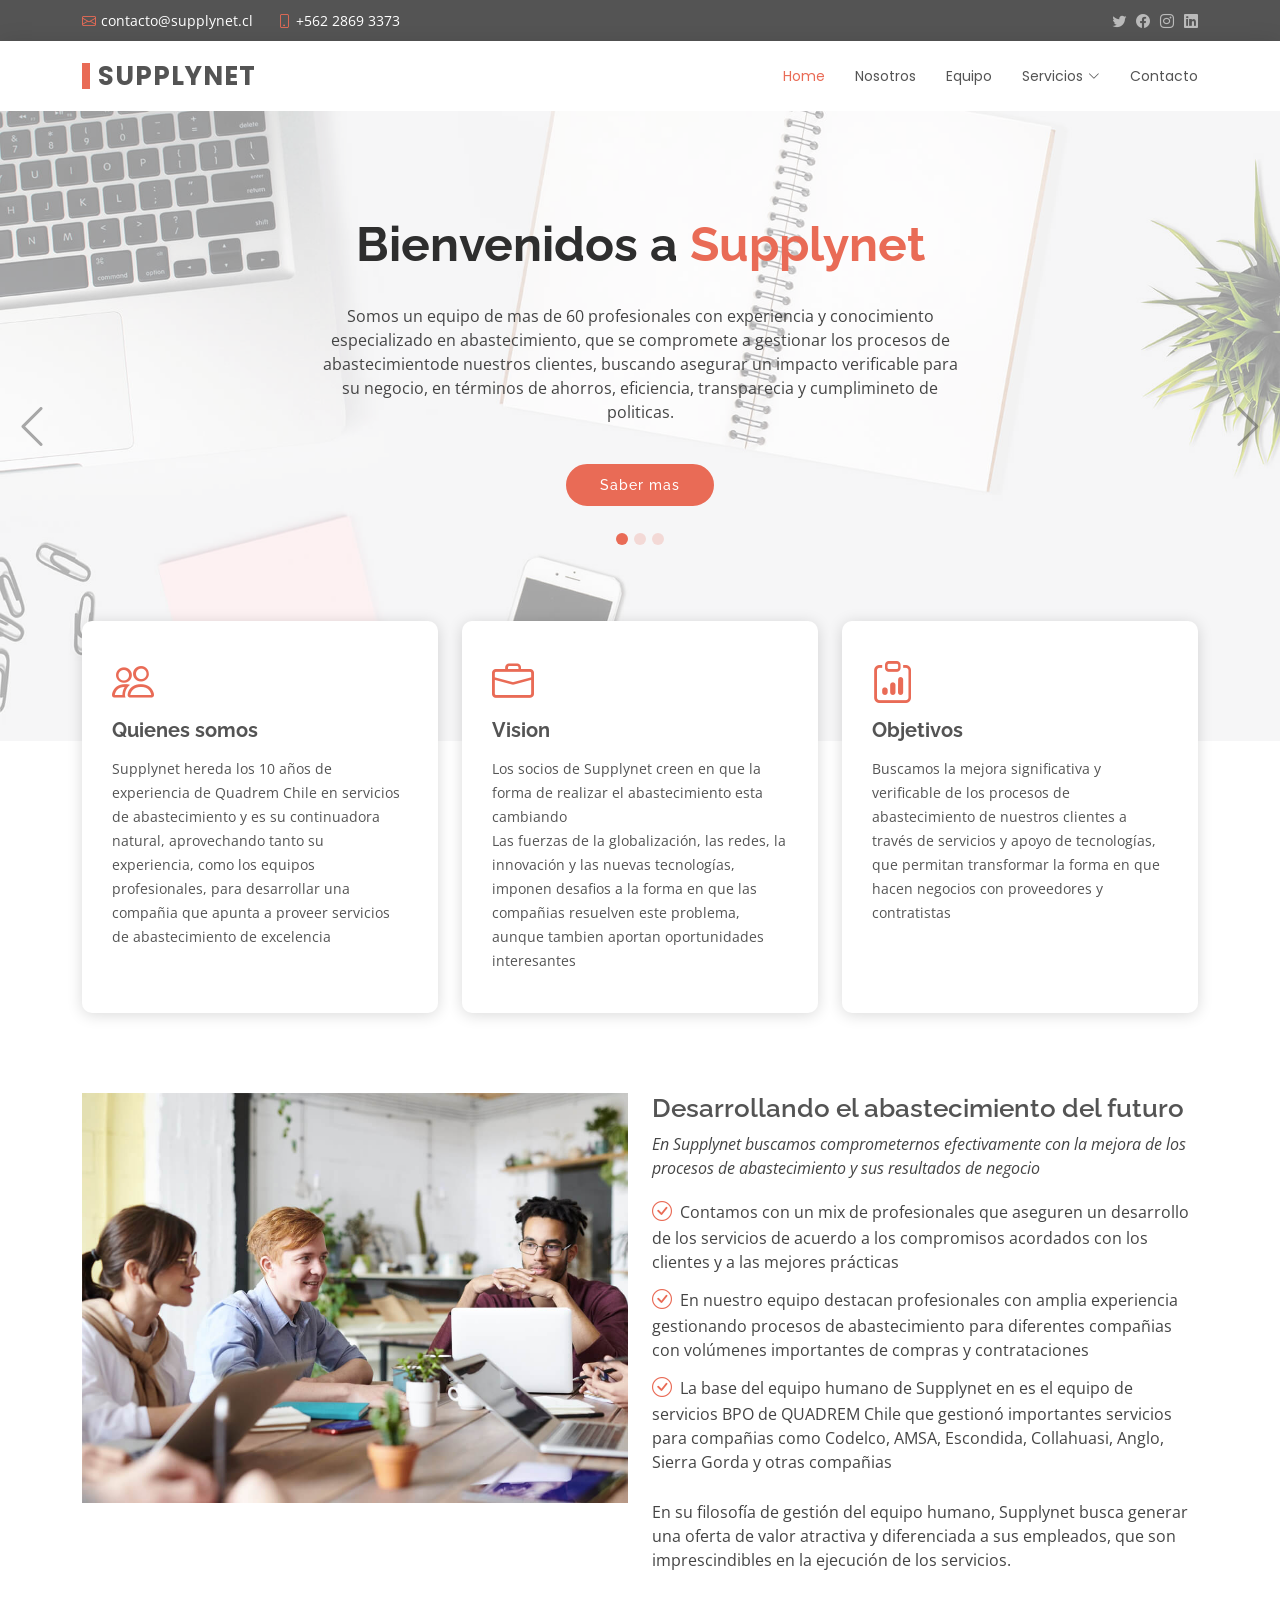
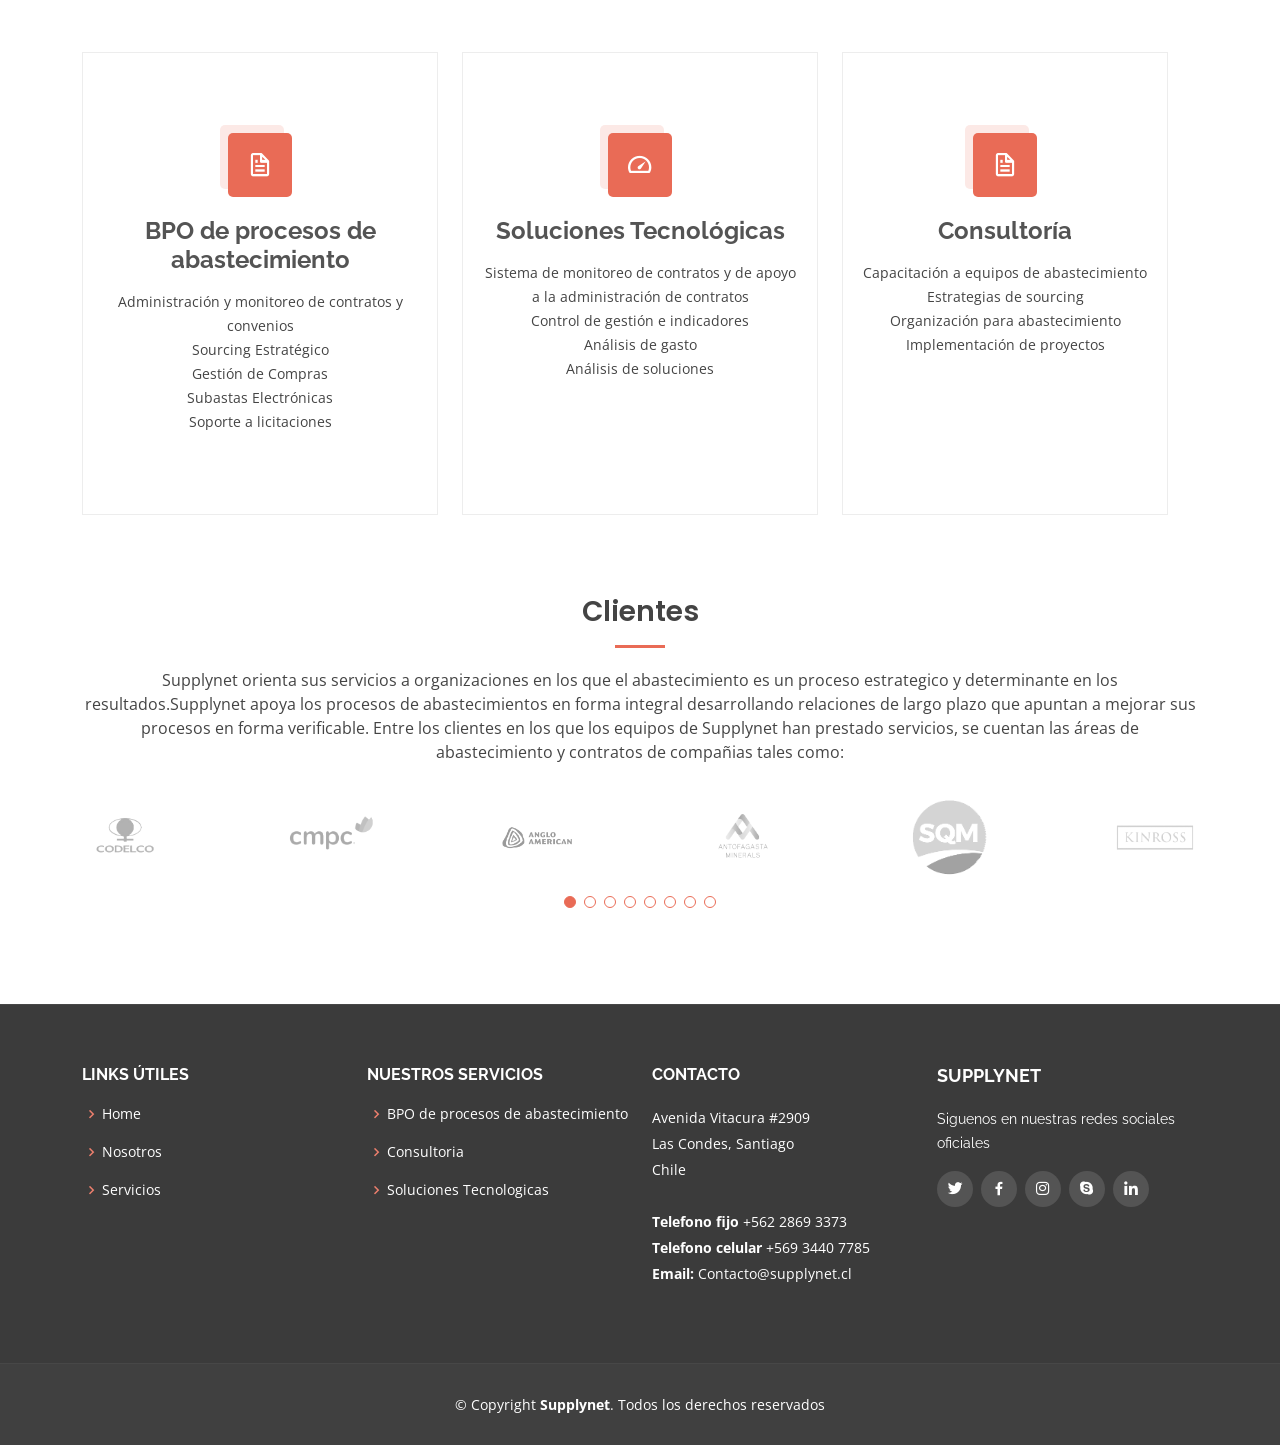
==== index.html @ 977c80d1 "inicializacion de repositorio" ====
<!DOCTYPE html>
<html lang="en">

<head>
  <meta charset="utf-8">
  <meta content="width=device-width, initial-scale=1.0" name="viewport">

  <title>Home | Supplynet</title>
  <meta content="" name="description">
  <meta content="" name="keywords">

  

  <!-- Google Fonts -->
  <link href="https://fonts.googleapis.com/css?family=Open+Sans:300,300i,400,400i,600,600i,700,700i|Raleway:300,300i,400,400i,500,500i,600,600i,700,700i|Poppins:300,300i,400,400i,500,500i,600,600i,700,700i" rel="stylesheet">

  <!-- Vendor CSS Files -->
  <link href="assets/vendor/animate.css/animate.min.css" rel="stylesheet">
  <link href="assets/vendor/bootstrap/css/bootstrap.min.css" rel="stylesheet">
  <link href="assets/vendor/bootstrap-icons/bootstrap-icons.css" rel="stylesheet">
  <link href="assets/vendor/boxicons/css/boxicons.min.css" rel="stylesheet">
  <link href="assets/vendor/glightbox/css/glightbox.min.css" rel="stylesheet">
  <link href="assets/vendor/swiper/swiper-bundle.min.css" rel="stylesheet">

  <!-- Main CSS File -->
  <link href="assets/css/style.css" rel="stylesheet">
</head>

<body>

  <!-- ======= Top Bar ======= -->
  <section id="topbar" class="d-flex align-items-center">
    <div class="container d-flex justify-content-center justify-content-md-between">
      <div class="contact-info d-flex align-items-center">
        <i class="bi bi-envelope d-flex align-items-center"><a href="mailto:contacto@supplynet.cl">contacto@supplynet.cl</a></i>
        <i class="bi bi-phone d-flex align-items-center ms-4"><span>+562 2869 3373</span></i>
      </div>
      <div class="social-links d-none d-md-flex align-items-center">
        <a href="#" class="twitter"><i class="bi bi-twitter"></i></a>
        <a href="#" class="facebook"><i class="bi bi-facebook"></i></a>
        <a href="#" class="instagram"><i class="bi bi-instagram"></i></a>
        <a href="#" class="linkedin"><i class="bi bi-linkedin"></i></i></a>
      </div>
    </div>
  </section>

  <!-- ======= Header ======= -->
  <header id="header" class="d-flex align-items-center">
    <div class="container d-flex justify-content-between align-items-center">

      <div class="logo">
        <h1><a href="index.html">Supplynet</a></h1>
      </div>

      <nav id="navbar" class="navbar">
        <ul>
          <li><a class="active" href="index.html">Home</a></li>
          <li><a href="nosotros.html">Nosotros</a></li>
          <li><a href="equipo.html">Equipo</a></li>
          <li class="dropdown"><a href="servicios.html"><span>Servicios</span> <i class="bi bi-chevron-down"></i></a>
            <ul>
              <li><a href="servicios.html">BPO/ Outsourcing </a></li>
              <li><a href="servicios.html">Consultoria</a></li>
              <li><a href="servicios.html">Soluciones Tecnológicas</a></li>
            </ul>
          </li>
          <li><a href="contacto.html">Contacto</a></li>
        </ul>
        <i class="bi bi-list mobile-nav-toggle"></i>
      </nav><!-- .navbar -->

    </div>
  </header><!-- End Header -->

  <!-- ======= Hero Section ======= -->
  <section id="hero">
    <div class="hero-container">
      <div id="heroCarousel" data-bs-interval="5000" class="carousel slide carousel-fade" data-bs-ride="carousel">

        <ol class="carousel-indicators" id="hero-carousel-indicators"></ol>

        <div class="carousel-inner" role="listbox">

          <!-- Slide 1 -->
          <div class="carousel-item active" style="background-image: url(assets/img/slide/slide-1.jpg)">
            <div class="carousel-container">
              <div class="carousel-content">
                <h2 class="animate__animated animate__fadeInDown">Bienvenidos a <span>Supplynet</span></h2>
                <p class="animate__animated animate__fadeInUp">Somos un equipo de mas de 60 profesionales con experiencia y conocimiento especializado en abastecimiento, que se compromete a gestionar los procesos de abastecimientode nuestros clientes, buscando asegurar un impacto verificable para su negocio, en términos de ahorros, eficiencia, transparecia y cumplimineto de politicas. </p>
                <a href="./equipo.html" class="btn-get-started animate__animated animate__fadeInUp">Saber mas</a>
              </div>
            </div>
          </div>

          <!-- Slide 2 -->
          <div class="carousel-item" style="background-image: url(assets/img/slide/slide-2.jpg)">
            <div class="carousel-container">
              <div class="carousel-content">
                <h2 class="animate__animated fanimate__adeInDown">Desarrollando el <span>Abastecimiento del futuro</span></h2>
                <p class="animate__animated animate__fadeInUp">Un enfoque integral para el abastecimiento<br>
                Foco en resultados verificables!<br>
                Orientando el abastecimiento a los objetivos del negocio: Ahorro, compliance y eficiencia para sus procesos de abastecimiento</p>
                <a href="./servicios.html" class="btn-get-started animate__animated animate__fadeInUp">Saber mas</a>
              </div>
            </div>
          </div>

          <!-- Slide 3 -->
          <div class="carousel-item" style="background-image: url(assets/img/slide/slide-3.jpg)">
            <div class="carousel-container">
              <div class="carousel-content">
                <h2 class="animate__animated animate__fadeInDown">Innovación en la <span>Gestión de abastecimiento</span></h2>
                <p class="animate__animated animate__fadeInUp">Supplynet orienta sus servicios a organizaciones en los que el abastecimiento es un proceso estratégico y determinante en los resultados.<br>
                Supplynet apoya los procesos de abastecimientos en forma integral desarrollando relaciones de largo plazo que apuntan a mejorar sus procesos en forma verificable</p>
                <a href="./contacto.html" class="btn-get-started animate__animated animate__fadeInUp">Saber mas</a>
              </div>
            </div>
          </div>

        </div>

        <a class="carousel-control-prev" href="#heroCarousel" role="button" data-bs-slide="prev">
          <span class="carousel-control-prev-icon bi bi-chevron-left" aria-hidden="true"></span>
        </a>

        <a class="carousel-control-next" href="#heroCarousel" role="button" data-bs-slide="next">
          <span class="carousel-control-next-icon bi bi-chevron-right" aria-hidden="true"></span>
        </a>

      </div>
    </div>
  </section><!-- End Hero -->

  <main id="main">

    <!-- ======= Featured Section ======= -->
    <section id="featured" class="featured">
      <div class="container">

        <div class="row">
          <div class="col-lg-4">
            <div class="icon-box">
              <i class="bi bi-people"></i>
              <h3><a href="./equipo.html">Quienes somos</a></h3>
              <p>Supplynet hereda los 10 años de experiencia de Quadrem Chile en servicios de abastecimiento y es su continuadora natural, aprovechando tanto su experiencia, como los equipos profesionales, para desarrollar una compañia que apunta a proveer servicios de abastecimiento de excelencia</p>
            </div>
          </div>
          <div class="col-lg-4 mt-4 mt-lg-0">
            <div class="icon-box">
              <i class="bi bi-briefcase"></i>
              <h3><a href="./nosotros.html">Vision</a></h3>
              <p>Los socios de Supplynet creen en que la forma de realizar el abastecimiento esta cambiando</p>
              <p>Las fuerzas de la globalización, las redes, la innovación y las nuevas tecnologías, imponen desafios a la forma en que las compañias resuelven este problema, aunque tambien aportan oportunidades interesantes</p>
            </div>
          </div>
          <div class="col-lg-4 mt-4 mt-lg-0">
            <div class="icon-box">
              <i class="bi bi-clipboard-data"></i>
              <h3><a href="./servicios.html">Objetivos</a></h3>
              <p>Buscamos la mejora significativa y verificable de los procesos de abastecimiento de nuestros clientes a través de servicios y apoyo de tecnologías, que permitan transformar la forma en que hacen negocios con proveedores y contratistas</p>
            </div>
          </div>
        </div>

      </div>
    </section><!-- End Featured Section -->

    <!-- ======= About Section ======= -->
    <section id="about" class="about">
      <div class="container">

        <div class="row">
          <div class="col-lg-6">
            <img src="assets/img/about.jpg" class="img-fluid" alt="">
          </div>
          <div class="col-lg-6 pt-4 pt-lg-0 content">
            <h3>Desarrollando el abastecimiento del futuro</h3>
            <p class="fst-italic">
              En Supplynet buscamos comprometernos efectivamente con la mejora de los procesos de abastecimiento y sus resultados de negocio
            </p>
            <ul>
              <li><i class="bi bi-check-circle"></i> Contamos con un mix de profesionales que aseguren un desarrollo de los servicios de acuerdo a los compromisos acordados con los clientes y a las mejores prácticas</li>
              <li><i class="bi bi-check-circle"></i> En nuestro equipo destacan profesionales con amplia experiencia gestionando procesos de abastecimiento para diferentes compañias con volúmenes importantes de compras y contrataciones</li>
              <li><i class="bi bi-check-circle"></i> La base del equipo humano de Supplynet en es el equipo de servicios BPO de QUADREM Chile que gestionó importantes servicios para compañias como Codelco, AMSA, Escondida, Collahuasi, Anglo, Sierra Gorda y otras compañias</li>
            </ul>
            <p>
              En su filosofía de gestión del equipo humano, Supplynet busca generar una oferta de valor atractiva y diferenciada a sus empleados, que son imprescindibles en la ejecución de los servicios.
            </p>
          </div>
        </div>

      </div>
    </section><!-- End About Section -->

    <!-- ======= Services Section ======= -->
    <section id="services" class="services">
      <div class="container">

        <div class="row">
          <div class="col-lg-4 col-md-6 d-flex align-items-stretch">
            <div class="icon-box">
              <div class="icon"><i class="bx bx-file"></i></div>
              <h4><a href="./servicios.html">BPO de procesos de abastecimiento </a></h4>
              <p>Administración y monitoreo de contratos y convenios</p>
              <p>Sourcing Estratégico</p>
              <p>Gestión de Compras</p>
              <p>Subastas Electrónicas</p>
              <p>Soporte a licitaciones</p>
            </div>
          </div>

          <div class="col-lg-4 col-md-6 d-flex align-items-stretch mt-4 mt-md-0">
            <div class="icon-box">
              <div class="icon"><i class="bx bx-tachometer"></i></div>
              <h4><a href="./servicios.html">Soluciones Tecnológicas</a></h4>
              <p>Sistema de monitoreo de contratos y de apoyo a la administración de contratos</p>
              <p>Control de gestión e indicadores</p>
              <p>Análisis de gasto</p>
              <p>Análisis de soluciones</p>
            </div>
          </div>

          <div class="col-lg-4 col-md-6 d-flex align-items-stretch mt-4 mt-lg-0">
            <div class="icon-box">
              <div class="icon"><i class="bx bx-file"></i></div>
              <h4><a href="./servicios.html">Consultoría</a></h4>
              <p>Capacitación a equipos de abastecimiento</p>
              <p>Estrategias de sourcing</p>
              <p>Organización para abastecimiento</p>
              <p>Implementación de proyectos</p>
            </div>
          </div>
        </div>
      </div>
    </section><!-- End Services Section -->

    <!-- ======= Clients Section ======= -->
    <section id="clients" class="clients">
      <div class="container">

        <div class="section-title">
          <h2>Clientes</h2>
          <p>Supplynet orienta sus servicios a organizaciones en los que el abastecimiento es un proceso estrategico y determinante en los resultados.Supplynet apoya los procesos de abastecimientos en forma integral desarrollando relaciones de largo plazo que apuntan a mejorar sus procesos en forma verificable.
          Entre los clientes en los que los equipos de Supplynet han prestado servicios, se cuentan las áreas de abastecimiento y contratos de compañias tales como:
          </p>
        </div>

        <div class="clients-slider swiper">
          <div class="swiper-wrapper align-items-center">
            <div class="swiper-slide"><img src="assets/img/clients/codelco.png" class="img-fluid" alt=""></div>
            <div class="swiper-slide"><img src="assets/img/clients/cmpc.png" class="img-fluid" alt=""></div>
            <div class="swiper-slide"><img src="assets/img/clients/anglo1.png" class="img-fluid" alt=""></div>
            <div class="swiper-slide"><img src="assets/img/clients/amsa.png" class="img-fluid" alt=""></div>
            <div class="swiper-slide"><img src="assets/img/clients/sqm.png" class="img-fluid" alt=""></div>
            <div class="swiper-slide"><img src="assets/img/clients/kinross.png" class="img-fluid" alt=""></div>
            <div class="swiper-slide"><img src="assets/img/clients/pucobre.png" class="img-fluid" alt=""></div>
            <div class="swiper-slide"><img src="assets/img/clients/Sierra-Gorda.png" class="img-fluid" alt=""></div>
          </div>
          <div class="swiper-pagination"></div>
        </div>

      </div>
    </section><!-- End Clients Section -->

  </main><!-- End #main -->

  <!-- ======= Footer ======= -->
  <footer id="footer">
    <div class="footer-top">
      <div class="container">
        <div class="row">

          <div class="col-lg-3 col-md-6 footer-links">
            <h4>Links Útiles</h4>
            <ul>
              <li><i class="bx bx-chevron-right"></i> <a href="./index.html">Home</a></li>
              <li><i class="bx bx-chevron-right"></i> <a href="./nosotros.html">Nosotros</a></li>
              <li><i class="bx bx-chevron-right"></i> <a href="./servicios.html">Servicios</a></li>
            </ul>
          </div>

          <div class="col-lg-3 col-md-6 footer-links">
            <h4>Nuestros Servicios</h4>
            <ul>
              <li><i class="bx bx-chevron-right"></i> <a href="./servicios.html">BPO de procesos de abastecimiento</a></li>
              <li><i class="bx bx-chevron-right"></i> <a href="./servicios.html">Consultoria</a></li>
              <li><i class="bx bx-chevron-right"></i> <a href="./servicios.html">Soluciones Tecnologicas</a></li>
            </ul>
          </div>

          <div class="col-lg-3 col-md-6 footer-contact">
            <h4>Contacto</h4>
            <p>
              Avenida Vitacura #2909<br>
              Las Condes, Santiago<br>
              Chile <br><br>
              <strong>Telefono fijo</strong> +562 2869 3373<br>
              <strong>Telefono celular</strong> +569 3440 7785<br>
              <strong>Email:</strong> Contacto@supplynet.cl<br>
            </p>

          </div>

          <div class="col-lg-3 col-md-6 footer-info">
            <h3>SUPPLYNET</h3>
            <p>Siguenos en nuestras redes sociales oficiales</p>
            <div class="social-links mt-3">
              <a href="#" class="twitter"><i class="bx bxl-twitter"></i></a>
              <a href="#" class="facebook"><i class="bx bxl-facebook"></i></a>
              <a href="#" class="instagram"><i class="bx bxl-instagram"></i></a>
              <a href="#" class="google-plus"><i class="bx bxl-skype"></i></a>
              <a href="https://www.linkedin.com/company/supplynet.cl/mycompany/" class="linkedin"><i class="bx bxl-linkedin"></i></a>
            </div>
          </div>

        </div>
      </div>
    </div>

    <div class="container">
      <div class="copyright">
        &copy; Copyright <strong><span>Supplynet</span></strong>. Todos los derechos reservados
      </div>
    </div>
  </footer><!-- End Footer -->

  <a href="#" class="back-to-top d-flex align-items-center justify-content-center"><i class="bi bi-arrow-up-short"></i></a>

  <!-- Vendor JS Files -->
  <script src="assets/vendor/purecounter/purecounter_vanilla.js"></script>
  <script src="assets/vendor/bootstrap/js/bootstrap.bundle.min.js"></script>
  <script src="assets/vendor/glightbox/js/glightbox.min.js"></script>
  <script src="assets/vendor/isotope-layout/isotope.pkgd.min.js"></script>
  <script src="assets/vendor/swiper/swiper-bundle.min.js"></script>
  <script src="assets/vendor/waypoints/noframework.waypoints.js"></script>
  <script src="assets/vendor/php-email-form/validate.js"></script>

  <!-- Template Main JS File -->
  <script src="assets/js/main.js"></script>

</body>

</html>
---- assets/css/style.css ----
/**
* Template Name: Eterna
* Updated: Jan 09 2024 with Bootstrap v5.3.2
* Template URL: https://bootstrapmade.com/eterna-free-multipurpose-bootstrap-template/
* Author: BootstrapMade.com
* License: https://bootstrapmade.com/license/
*/

/*--------------------------------------------------------------
# General
--------------------------------------------------------------*/
body {
  font-family: "Open Sans", sans-serif;
  color: #444444;
}

a {
  color: #e96b56;
  text-decoration: none;
}

a:hover {
  color: #e6573f;
  text-decoration: none;
}

h1,
h2,
h3,
h4,
h5,
h6 {
  font-family: "Raleway", sans-serif;
}

/*--------------------------------------------------------------
# Back to top button
--------------------------------------------------------------*/
.back-to-top {
  position: fixed;
  visibility: hidden;
  opacity: 0;
  right: 15px;
  bottom: 15px;
  z-index: 996;
  background: #e96b56;
  width: 40px;
  height: 40px;
  border-radius: 4px;
  transition: all 0.4s;
}

.back-to-top i {
  font-size: 28px;
  color: #fff;
  line-height: 0;
}

.back-to-top:hover {
  background: #ee8b7a;
  color: #fff;
}

.back-to-top.active {
  visibility: visible;
  opacity: 1;
}

/*--------------------------------------------------------------
# Top Bar
--------------------------------------------------------------*/
#topbar {
  background: #545454;
  padding: 10px 0;
  font-size: 14px;
}

#topbar .contact-info i {
  font-style: normal;
  color: #e96b56;
}

#topbar .contact-info i a,
#topbar .contact-info i span {
  padding-left: 5px;
  color: #fff;
}

#topbar .contact-info i a {
  line-height: 0;
  transition: 0.3s;
}

#topbar .contact-info i a:hover {
  color: #e96b56;
}

#topbar .social-links a {
  color: #bababa;
  line-height: 0;
  transition: 0.3s;
  margin-left: 10px;
}

#topbar .social-links a:hover {
  color: white;
}

/*--------------------------------------------------------------
# Header
--------------------------------------------------------------*/
#header {
  height: 70px;
  transition: all 0.5s;
  z-index: 997;
  transition: all 0.5s;
  background: #fff;
  box-shadow: 0px 0px 20px 0px rgba(0, 0, 0, 0.1);
}

#header .logo h1 {
  font-size: 26px;
  padding: 0 0 0 8px;
  margin: 11px 0;
  line-height: 1;
  font-weight: 700;
  letter-spacing: 1px;
  text-transform: uppercase;
  font-family: "Poppins", sans-serif;
  border-left: 8px solid #e96b56;
}

#header .logo h1 a,
#header .logo h1 a:hover {
  color: #545454;
  text-decoration: none;
}

#header .logo img {
  padding: 0;
  margin: 0;
  max-height: 40px;
}

.scrolled-offset {
  margin-top: 70px;
}

/*--------------------------------------------------------------
# Navigation Menu
--------------------------------------------------------------*/
/**
* Desktop Navigation 
*/
.navbar {
  padding: 0;
}

.navbar ul {
  margin: 0;
  padding: 0;
  display: flex;
  list-style: none;
  align-items: center;
}

.navbar li {
  position: relative;
}

.navbar a,
.navbar a:focus {
  display: flex;
  align-items: center;
  justify-content: space-between;
  padding: 10px 0 10px 30px;
  font-family: "Poppins", sans-serif;
  font-size: 14px;
  color: #545454;
  white-space: nowrap;
  transition: 0.3s;
}

.navbar a i,
.navbar a:focus i {
  font-size: 12px;
  line-height: 0;
  margin-left: 5px;
}

.navbar a:hover,
.navbar .active,
.navbar .active:focus,
.navbar li:hover>a {
  color: #e96b56;
}

.navbar .getstarted,
.navbar .getstarted:focus {
  background: #e96b56;
  padding: 8px 20px;
  margin-left: 30px;
  border-radius: 4px;
  color: #fff;
}

.navbar .getstarted:hover,
.navbar .getstarted:focus:hover {
  color: #fff;
  background: #ec7f6d;
}

.navbar .dropdown ul {
  display: block;
  position: absolute;
  left: 24px;
  top: calc(100% + 30px);
  margin: 0;
  padding: 10px 0;
  z-index: 99;
  opacity: 0;
  visibility: hidden;
  background: #fff;
  box-shadow: 0px 0px 30px rgba(127, 137, 161, 0.25);
  transition: 0.3s;
}

.navbar .dropdown ul li {
  min-width: 200px;
}

.navbar .dropdown ul a {
  padding: 10px 20px;
  font-size: 14px;
  text-transform: none;
  color: #545454;
}

.navbar .dropdown ul a i {
  font-size: 12px;
}

.navbar .dropdown ul a:hover,
.navbar .dropdown ul .active:hover,
.navbar .dropdown ul li:hover>a {
  color: #e96b56;
}

.navbar .dropdown:hover>ul {
  opacity: 1;
  top: 100%;
  visibility: visible;
}

.navbar .dropdown .dropdown ul {
  top: 0;
  left: calc(100% - 30px);
  visibility: hidden;
}

.navbar .dropdown .dropdown:hover>ul {
  opacity: 1;
  top: 0;
  left: 100%;
  visibility: visible;
}

@media (max-width: 1366px) {
  .navbar .dropdown .dropdown ul {
    left: -90%;
  }

  .navbar .dropdown .dropdown:hover>ul {
    left: -100%;
  }
}

/**
* Mobile Navigation 
*/
.mobile-nav-toggle {
  color: #545454;
  font-size: 28px;
  cursor: pointer;
  display: none;
  line-height: 0;
  transition: 0.5s;
}

.mobile-nav-toggle.bi-x {
  color: #fff;
}

@media (max-width: 991px) {
  .mobile-nav-toggle {
    display: block;
  }

  .navbar ul {
    display: none;
  }
}

.navbar-mobile {
  position: fixed;
  overflow: hidden;
  top: 0;
  right: 0;
  left: 0;
  bottom: 0;
  background: rgba(59, 59, 59, 0.9);
  transition: 0.3s;
  z-index: 999;
}

.navbar-mobile .mobile-nav-toggle {
  position: absolute;
  top: 15px;
  right: 15px;
}

.navbar-mobile ul {
  display: block;
  position: absolute;
  top: 55px;
  right: 15px;
  bottom: 15px;
  left: 15px;
  padding: 10px 0;
  background-color: #fff;
  overflow-y: auto;
  transition: 0.3s;
}

.navbar-mobile a,
.navbar-mobile a:focus {
  padding: 10px 20px;
  font-size: 15px;
  color: #545454;
}

.navbar-mobile a:hover,
.navbar-mobile .active,
.navbar-mobile li:hover>a {
  color: #e96b56;
}

.navbar-mobile .getstarted,
.navbar-mobile .getstarted:focus {
  margin: 15px;
}

.navbar-mobile .dropdown ul {
  position: static;
  display: none;
  margin: 10px 20px;
  padding: 10px 0;
  z-index: 99;
  opacity: 1;
  visibility: visible;
  background: #fff;
  box-shadow: 0px 0px 30px rgba(127, 137, 161, 0.25);
}

.navbar-mobile .dropdown ul li {
  min-width: 200px;
}

.navbar-mobile .dropdown ul a {
  padding: 10px 20px;
}

.navbar-mobile .dropdown ul a i {
  font-size: 12px;
}

.navbar-mobile .dropdown ul a:hover,
.navbar-mobile .dropdown ul .active:hover,
.navbar-mobile .dropdown ul li:hover>a {
  color: #e96b56;
}

.navbar-mobile .dropdown>.dropdown-active {
  display: block;
}

/*--------------------------------------------------------------
# Hero Section
--------------------------------------------------------------*/
#hero {
  width: 100%;
  height: 70vh;
  background-color: rgba(59, 59, 59, 0.8);
  overflow: hidden;
  padding: 0;
  margin-bottom: -120px;
  position: relative;
  z-index: 1;
}

#hero .carousel-item {
  width: 100%;
  height: 70vh;
  background-size: cover;
  background-position: center;
  background-repeat: no-repeat;
  background-position: center center;
}

#hero .carousel-item::before {
  content: "";
  background-color: rgba(255, 255, 255, 0.6);
  position: absolute;
  top: 0;
  right: 0;
  left: 0;
  bottom: 0;
}

#hero .carousel-container {
  display: flex;
  justify-content: center;
  align-items: center;
  position: absolute;
  bottom: 0;
  top: 0;
  left: 0;
  right: 0;
  padding-bottom: 120px;
}

#hero .carousel-content {
  text-align: center;
}

#hero h2 {
  color: #2e2e2e;
  margin-bottom: 30px;
  font-size: 48px;
  font-weight: 700;
}

#hero h2 span {
  color: #e96b56;
}

#hero p {
  width: 80%;
  animation-delay: 0.4s;
  margin: 0 auto 30px auto;
  color: arken(#545454, 15);
}

#hero .carousel-inner .carousel-item {
  transition-property: opacity;
  background-position: center top;
}

#hero .carousel-inner .carousel-item,
#hero .carousel-inner .active.carousel-item-start,
#hero .carousel-inner .active.carousel-item-end {
  opacity: 0;
}

#hero .carousel-inner .active,
#hero .carousel-inner .carousel-item-next.carousel-item-start,
#hero .carousel-inner .carousel-item-prev.carousel-item-end {
  opacity: 1;
  transition: 0.5s;
}

#hero .carousel-inner .carousel-item-next,
#hero .carousel-inner .carousel-item-prev,
#hero .carousel-inner .active.carousel-item-start,
#hero .carousel-inner .active.carousel-item-end {
  left: 0;
  transform: translate3d(0, 0, 0);
}

#hero .carousel-control-prev,
#hero .carousel-control-next {
  width: 10%;
}

#hero .carousel-control-next-icon,
#hero .carousel-control-prev-icon {
  background: none;
  font-size: 48px;
  line-height: 1;
  width: auto;
  height: auto;
  color: #545454;
}

#hero .carousel-indicators li {
  list-style-type: none;
  cursor: pointer;
  background: #e96b56;
  overflow: hidden;
  border: 0;
  width: 12px;
  height: 12px;
  border-radius: 50px;
  margin-bottom: 180px;
  opacity: 0.2;
}

#hero .carousel-indicators li.active {
  opacity: 1;
}

#hero .btn-get-started {
  font-family: "Raleway", sans-serif;
  font-weight: 500;
  font-size: 14px;
  letter-spacing: 1px;
  display: inline-block;
  padding: 12px 32px;
  border-radius: 50px;
  transition: 0.5s;
  line-height: 1;
  margin: 10px;
  color: #fff;
  animation-delay: 0.8s;
  border: 2px solid #e96b56;
  background: #e96b56;
}

#hero .btn-get-started:hover {
  background: transparent;
  color: #e96b56;
  text-decoration: none;
}

@media (max-height: 768px),
(max-width: 1200px) {
  #hero {
    margin-bottom: 60px;
  }

  #hero .carousel-container {
    padding-bottom: 0;
  }

  #hero .carousel-indicators li {
    margin-bottom: 0;
  }
}

@media (max-width: 768px) {
  #hero {
    height: 90vh;
  }

  #hero .carousel-item {
    height: 90vh;
  }
}

@media (min-width: 1024px) {
  #hero p {
    width: 50%;
  }

  #hero .carousel-control-prev,
  #hero .carousel-control-next {
    width: 5%;
  }
}

/*--------------------------------------------------------------
# Sections General
--------------------------------------------------------------*/
section {
  padding: 0 0 80px 0;
}

.section-bg {
  background-color: white;
}

.section-title {
  text-align: center;
  padding-bottom: 30px;
}

.section-title h2 {
  font-size: 28px;
  font-weight: 600;
  margin-bottom: 20px;
  padding-bottom: 20px;
  position: relative;
  font-family: "Poppins", sans-serif;
}

.section-title h2::after {
  content: "";
  position: absolute;
  display: block;
  width: 50px;
  height: 3px;
  background: #e96b56;
  bottom: 0;
  left: calc(50% - 25px);
}

.section-title p {
  margin-bottom: 0;
}

/*--------------------------------------------------------------
# Breadcrumbs
--------------------------------------------------------------*/
.breadcrumbs {
  padding: 20px 0 20px 0;
  background: #f7f7f7;
  border-bottom: 1px solid #ededed;
  margin-bottom: 40px;
}

.breadcrumbs h2 {
  font-size: 28px;
  font-weight: 700;
  color: #545454;
}

.breadcrumbs ol {
  display: flex;
  flex-wrap: wrap;
  list-style: none;
  padding: 0 0 5px 0;
  margin: 0;
  font-size: 14px;
}

.breadcrumbs ol li+li {
  padding-left: 10px;
}

.breadcrumbs ol li+li::before {
  display: inline-block;
  padding-right: 10px;
  color: #6e6e6e;
  content: "/";
}

/*--------------------------------------------------------------
# Featured
--------------------------------------------------------------*/
.featured {
  position: relative;
  z-index: 2;
}

.featured .icon-box {
  padding: 40px 30px;
  box-shadow: 0px 2px 15px rgba(0, 0, 0, 0.15);
  border-radius: 10px;
  background: #fff;
  transition: all ease-in-out 0.3s;
  height: 100%;
}

.featured .icon-box i {
  color: #e96b56;
  font-size: 42px;
  margin-bottom: 15px;
  display: block;
  line-height: 0;
}

.featured .icon-box h3 {
  font-weight: 700;
  margin-bottom: 15px;
  font-size: 20px;
}

.featured .icon-box h3 a {
  color: #545454;
  transition: 0.3s;
}

.featured .icon-box p {
  color: #545454;
  line-height: 24px;
  font-size: 14px;
  margin-bottom: 0;
}

.featured .icon-box:hover {
  background: #e96b56;
}

.featured .icon-box:hover i,
.featured .icon-box:hover h3 a,
.featured .icon-box:hover p {
  color: #fff;
}

/*--------------------------------------------------------------
# About
--------------------------------------------------------------*/
.about .content h3 {
  font-weight: 600;
  font-size: 26px;
  color: #545454;
}

.about .content ul {
  list-style: none;
  padding: 0;
}

.about .content ul li {
  padding-bottom: 10px;
}

.about .content ul i {
  font-size: 20px;
  padding-right: 4px;
  color: #e96b56;
}

.about .content p:last-child {
  margin-bottom: 0;
}

/*--------------------------------------------------------------
# Our Services
--------------------------------------------------------------*/
.services .icon-box {
  text-align: center;
  border: 1px solid #ededed;
  padding: 80px 20px;
  transition: all ease-in-out 0.3s;
}

.services .icon-box .icon {
  margin: 0 auto;
  width: 64px;
  height: 64px;
  background: #e96b56;
  border-radius: 5px;
  transition: all 0.3s ease-out 0s;
  display: flex;
  align-items: center;
  justify-content: center;
  margin-bottom: 20px;
  transform-style: preserve-3d;
  position: relative;
  z-index: 2;
}

.services .icon-box .icon i {
  color: #fff;
  font-size: 28px;
  transition: ease-in-out 0.3s;
}

.services .icon-box .icon::before {
  position: absolute;
  content: "";
  left: -8px;
  top: -8px;
  height: 100%;
  width: 100%;
  background: rgba(233, 107, 86, 0.15);
  border-radius: 5px;
  transition: all 0.3s ease-out 0s;
  transform: translateZ(-1px);
  z-index: -1;
}

.services .icon-box h4 {
  font-weight: 700;
  margin-bottom: 15px;
  font-size: 24px;
}

.services .icon-box h4 a {
  color: #545454;
}

.services .icon-box p {
  line-height: 24px;
  font-size: 14px;
  margin-bottom: 0;
}

.services .icon-box:hover {
  background: #e96b56;
  border-color: #e96b56;
}

.services .icon-box:hover .icon {
  background: #fff;
}

.services .icon-box:hover .icon i {
  color: #e96b56;
}

.services .icon-box:hover .icon::before {
  background: rgba(255, 255, 255, 0.3);
}

.services .icon-box:hover h4 a,
.services .icon-box:hover p {
  color: #fff;
}

/*--------------------------------------------------------------
# Our Clients
--------------------------------------------------------------*/
.clients .swiper-pagination {
  margin-top: 20px;
  position: relative;
}

.clients .swiper-pagination .swiper-pagination-bullet {
  width: 12px;
  height: 12px;
  background-color: #fff;
  opacity: 1;
  border: 1px solid #e96b56;
}

.clients .swiper-pagination .swiper-pagination-bullet-active {
  background-color: #e96b56;
}

.clients .swiper-slide img {
  opacity: 0.5;
  transition: 0.3s;
  filter: grayscale(100);
}

.clients .swiper-slide img:hover {
  filter: none;
  opacity: 1;
}

/*--------------------------------------------------------------
# Counts
--------------------------------------------------------------*/
.counts .count-box {
  box-shadow: -10px -5px 40px 0 rgba(0, 0, 0, 0.1);
  padding: 30px;
  width: 100%;
}

.counts .count-box i {
  display: block;
  font-size: 30px;
  color: #e96b56;
  float: left;
  line-height: 0;
}

.counts .count-box span {
  font-size: 42px;
  line-height: 24px;
  display: block;
  font-weight: 700;
  color: #545454;
  margin-left: 50px;
}

.counts .count-box p {
  padding: 30px 0 0 0;
  margin: 0;
  font-family: "Raleway", sans-serif;
  font-size: 14px;
}

.counts .count-box a {
  font-weight: 600;
  display: block;
  margin-top: 20px;
  color: #7a7a7a;
  font-size: 15px;
  font-family: "Poppins", sans-serif;
  transition: ease-in-out 0.3s;
}

.counts .count-box a:hover {
  color: #a1a1a1;
}

/*--------------------------------------------------------------
# Testimonials
--------------------------------------------------------------*/
.testimonials .testimonials-carousel,
.testimonials .testimonials-slider {
  overflow: hidden;
}

.testimonials .testimonial-item {
  box-sizing: content-box;
  padding: 40px;
  box-shadow: 0px 2px 12px rgba(0, 0, 0, 0.08);
  position: relative;
  background: #fff;
}

.testimonials .testimonial-item .testimonial-img {
  width: 90px;
  border-radius: 50px;
  border: 6px solid #fff;
  float: left;
  margin: 0 10px 0 0;
}

.testimonials .testimonial-item h3 {
  font-size: 18px;
  font-weight: bold;
  margin: 10px 0 5px 0;
  color: #111;
}

.testimonials .testimonial-item h4 {
  font-size: 14px;
  color: #999;
  margin: 0;
}

.testimonials .testimonial-item .quote-icon-left,
.testimonials .testimonial-item .quote-icon-right {
  color: white;
  font-size: 26px;
}

.testimonials .testimonial-item .quote-icon-left {
  display: inline-block;
  left: -5px;
  position: relative;
}

.testimonials .testimonial-item .quote-icon-right {
  display: inline-block;
  right: -5px;
  position: relative;
  top: 10px;
}

.testimonials .testimonial-item p {
  font-style: italic;
  margin: 15px 0 0 0;
  padding: 0;
}

/*--------------------------------------------------------------
# Our Skills
--------------------------------------------------------------*/
.skills .content h3 {
  font-weight: 700;
  font-size: 26px;
  color: #545454;
  font-family: "Poppins", sans-serif;
  margin-bottom: 20px;
}

.skills .content ul {
  list-style: none;
  padding: 0;
}

.skills .content ul li {
  padding-bottom: 10px;
}

.skills .content ul i {
  font-size: 20px;
  padding-right: 4px;
  color: #e96b56;
}

.skills .content p:last-child {
  margin-bottom: 0;
}

.skills .progress {
  height: 62px;
  display: block;
  background: none;
  border-radius: 0;
}

.skills .progress .skill {
  padding: 0;
  margin: 0 0 6px 0;
  text-transform: uppercase;
  display: block;
  font-weight: 600;
  font-family: "Poppins", sans-serif;
  color: #545454;
}

.skills .progress .skill .val {
  float: right;
  font-style: normal;
}

.skills .progress-bar-wrap {
  background: #e0e0e0;
}

.skills .progress-bar {
  width: 1px;
  height: 10px;
  transition: 0.9s;
  background-color: #e96b56;
}

/*--------------------------------------------------------------
# Portfolio
--------------------------------------------------------------*/
.portfolio .portfolio-item {
  margin-bottom: 30px;
}

.portfolio #portfolio-flters {
  padding: 0;
  margin: 0 auto 25px auto;
  list-style: none;
  text-align: center;
  background: white;
  border-radius: 50px;
  padding: 2px 15px;
}

.portfolio #portfolio-flters li {
  cursor: pointer;
  display: inline-block;
  padding: 8px 20px 12px 20px;
  font-size: 15px;
  font-weight: 500;
  line-height: 1;
  color: #444444;
  margin: 0 4px 8px 4px;
  transition: all ease-in-out 0.3s;
  border-radius: 50px;
  background: #f2f2f2;
}

.portfolio #portfolio-flters li:hover,
.portfolio #portfolio-flters li.filter-active {
  background: #e96b56;
  color: #fff;
}

.portfolio #portfolio-flters li:last-child {
  margin-right: 0;
}

.portfolio .portfolio-wrap {
  transition: 0.3s;
  position: relative;
  overflow: hidden;
  z-index: 1;
  background: rgba(84, 84, 84, 0.6);
}

.portfolio .portfolio-wrap::before {
  content: "";
  background: rgba(84, 84, 84, 0.6);
  position: absolute;
  left: 30px;
  right: 30px;
  top: 30px;
  bottom: 30px;
  transition: all ease-in-out 0.3s;
  z-index: 2;
  opacity: 0;
}

.portfolio .portfolio-wrap .portfolio-info {
  opacity: 0;
  position: absolute;
  top: 0;
  left: 0;
  right: 0;
  bottom: 0;
  text-align: center;
  z-index: 3;
  transition: all ease-in-out 0.3s;
  display: flex;
  flex-direction: column;
  justify-content: center;
  align-items: center;
}

.portfolio .portfolio-wrap .portfolio-info::before {
  display: block;
  content: "";
  width: 48px;
  height: 48px;
  position: absolute;
  top: 35px;
  left: 35px;
  border-top: 3px solid #fff;
  border-left: 3px solid #fff;
  transition: all 0.5s ease 0s;
  z-index: 9994;
}

.portfolio .portfolio-wrap .portfolio-info::after {
  display: block;
  content: "";
  width: 48px;
  height: 48px;
  position: absolute;
  bottom: 35px;
  right: 35px;
  border-bottom: 3px solid #fff;
  border-right: 3px solid #fff;
  transition: all 0.5s ease 0s;
  z-index: 9994;
}

.portfolio .portfolio-wrap .portfolio-info h4 {
  font-size: 20px;
  color: #fff;
  font-weight: 600;
}

.portfolio .portfolio-wrap .portfolio-info p {
  color: #ffffff;
  font-size: 14px;
  text-transform: uppercase;
  padding: 0;
  margin: 0;
}

.portfolio .portfolio-wrap .portfolio-links {
  text-align: center;
  z-index: 4;
}

.portfolio .portfolio-wrap .portfolio-links a {
  color: #fff;
  margin: 0 2px;
  font-size: 28px;
  display: inline-block;
  transition: 0.3s;
}

.portfolio .portfolio-wrap .portfolio-links a:hover {
  color: #e96b56;
}

.portfolio .portfolio-wrap:hover::before {
  top: 0;
  left: 0;
  right: 0;
  bottom: 0;
  opacity: 1;
}

.portfolio .portfolio-wrap:hover .portfolio-info {
  opacity: 1;
}

.portfolio .portfolio-wrap:hover .portfolio-info::before {
  top: 15px;
  left: 15px;
}

.portfolio .portfolio-wrap:hover .portfolio-info::after {
  bottom: 15px;
  right: 15px;
}

/*--------------------------------------------------------------
# Portfolio Details
--------------------------------------------------------------*/
.portfolio-details {
  padding-top: 40px;
}

.portfolio-details .portfolio-details-slider img {
  width: 100%;
}

.portfolio-details .portfolio-details-slider .swiper-pagination {
  margin-top: 20px;
  position: relative;
}

.portfolio-details .portfolio-details-slider .swiper-pagination .swiper-pagination-bullet {
  width: 12px;
  height: 12px;
  background-color: #fff;
  opacity: 1;
  border: 1px solid #e96b56;
}

.portfolio-details .portfolio-details-slider .swiper-pagination .swiper-pagination-bullet-active {
  background-color: #e96b56;
}

.portfolio-details .portfolio-info {
  padding: 30px;
  box-shadow: 0px 0 30px rgba(84, 84, 84, 0.08);
}

.portfolio-details .portfolio-info h3 {
  font-size: 22px;
  font-weight: 700;
  margin-bottom: 20px;
  padding-bottom: 20px;
  border-bottom: 1px solid #eee;
}

.portfolio-details .portfolio-info ul {
  list-style: none;
  padding: 0;
  font-size: 15px;
}

.portfolio-details .portfolio-info ul li+li {
  margin-top: 10px;
}

.portfolio-details .portfolio-description {
  padding-top: 30px;
}

.portfolio-details .portfolio-description h2 {
  font-size: 26px;
  font-weight: 700;
  margin-bottom: 20px;
}

.portfolio-details .portfolio-description p {
  padding: 0;
}

/*--------------------------------------------------------------
# Pricing
--------------------------------------------------------------*/
.pricing .row {
  padding-top: 40px;
}

.pricing .box {
  padding: 40px;
  margin-bottom: 30px;
  box-shadow: 0px 0px 30px rgba(73, 78, 92, 0.15);
  background: #fff;
  text-align: center;
}

.pricing h3 {
  font-weight: 300;
  margin-bottom: 15px;
  font-size: 28px;
}

.pricing h4 {
  font-size: 46px;
  color: #e96b56;
  font-weight: 400;
  font-family: "Open Sans", sans-serif;
  margin-bottom: 25px;
}

.pricing h4 span {
  color: #bababa;
  font-size: 18px;
  display: block;
}

.pricing ul {
  padding: 0;
  list-style: none;
  color: #999;
  text-align: left;
  line-height: 20px;
}

.pricing ul li {
  padding-bottom: 12px;
}

.pricing ul i {
  color: #e96b56;
  font-size: 18px;
  padding-right: 4px;
}

.pricing ul .na {
  color: #ccc;
}

.pricing ul .na i {
  color: #ccc;
}

.pricing ul .na span {
  text-decoration: line-through;
}

.pricing .buy-btn {
  background: #545454;
  display: inline-block;
  padding: 8px 30px;
  border-radius: 20px;
  color: #fff;
  transition: none;
  font-size: 14px;
  font-weight: 400;
  font-family: "Raleway", sans-serif;
  transition: 0.3s;
}

.pricing .buy-btn:hover {
  background: #e96b56;
}

.pricing .featured {
  z-index: 10;
  margin: -30px -5px 0 -5px;
}

.pricing .featured .buy-btn {
  background: #e96b56;
}

.pricing .featured .buy-btn:hover {
  background: #ee8b7a;
}

@media (max-width: 992px) {
  .pricing .box {
    max-width: 60%;
    margin: 0 auto 30px auto;
  }
}

@media (max-width: 767px) {
  .pricing .box {
    max-width: 80%;
    margin: 0 auto 30px auto;
  }
}

@media (max-width: 420px) {
  .pricing .box {
    max-width: 100%;
    margin: 0 auto 30px auto;
  }
}

/*--------------------------------------------------------------
# Team
--------------------------------------------------------------*/
.team .member {
  text-align: center;
  margin-bottom: 20px;
  box-shadow: 0px 0px 12px 0px rgba(0, 0, 0, 0.1);
  padding: 30px 20px;
  background: #fff;
}

.team .member img {
  max-width: 60%;
  border-radius: 50%;
  margin: 0 0 30px 0;
}

.team .member h4 {
  font-weight: 700;
  margin-bottom: 2px;
  font-size: 18px;
}

.team .member span {
  font-style: italic;
  display: block;
  font-size: 13px;
}

.team .member p {
  padding-top: 10px;
  font-size: 14px;
  font-style: italic;
  color: #aaaaaa;
}

.team .member .social {
  margin-top: 15px;
}

.team .member .social a {
  color: #919191;
  transition: 0.3s;
}

.team .member .social a:hover {
  color: #e96b56;
}

.team .member .social i {
  font-size: 18px;
  margin: 0 2px;
}

/*--------------------------------------------------------------
# Contact
--------------------------------------------------------------*/
.contact .info-box {
  color: #444444;
  text-align: center;
  box-shadow: 0 0 30px rgba(214, 215, 216, 0.6);
  padding: 20px 0 30px 0;
}

.contact .info-box i {
  font-size: 32px;
  color: #e96b56;
  border-radius: 50%;
  padding: 8px;
  border: 2px dotted #fef5f4;
}

.contact .info-box h3 {
  font-size: 20px;
  color: #777777;
  font-weight: 700;
  margin: 10px 0;
}

.contact .info-box p {
  padding: 0;
  line-height: 24px;
  font-size: 14px;
  margin-bottom: 0;
}

.contact .php-email-form {
  box-shadow: 0 0 30px rgba(214, 215, 216, 0.6);
  padding: 30px;
}

.contact .php-email-form .validate {
  display: none;
  color: red;
  margin: 0 0 15px 0;
  font-weight: 400;
  font-size: 13px;
}

.contact .php-email-form .error-message {
  display: none;
  color: #fff;
  background: #ed3c0d;
  text-align: left;
  padding: 15px;
  font-weight: 600;
}

.contact .php-email-form .error-message br+br {
  margin-top: 25px;
}

.contact .php-email-form .sent-message {
  display: none;
  color: #fff;
  background: #18d26e;
  text-align: center;
  padding: 15px;
  font-weight: 600;
}

.contact .php-email-form .loading {
  display: none;
  background: #fff;
  text-align: center;
  padding: 15px;
}

.contact .php-email-form .loading:before {
  content: "";
  display: inline-block;
  border-radius: 50%;
  width: 24px;
  height: 24px;
  margin: 0 10px -6px 0;
  border: 3px solid #18d26e;
  border-top-color: #eee;
  animation: animate-loading 1s linear infinite;
}

.contact .php-email-form input,
.contact .php-email-form textarea {
  border-radius: 0;
  box-shadow: none;
  font-size: 14px;
}

.contact .php-email-form input:focus,
.contact .php-email-form textarea:focus {
  border-color: #e96b56;
}

.contact .php-email-form input {
  padding: 10px 15px;
}

.contact .php-email-form textarea {
  padding: 12px 15px;
}

.contact .php-email-form button[type=submit] {
  background: #e96b56;
  border: 0;
  border-radius: 50px;
  padding: 10px 24px;
  color: #fff;
  transition: 0.4s;
}

.contact .php-email-form button[type=submit]:hover {
  background: #e6573f;
}

@keyframes animate-loading {
  0% {
    transform: rotate(0deg);
  }

  100% {
    transform: rotate(360deg);
  }
}

/*--------------------------------------------------------------
# Blog
--------------------------------------------------------------*/
.blog {
  padding: 40px 0 20px 0;
}

.blog .entry {
  padding: 30px;
  margin-bottom: 60px;
  box-shadow: 0 4px 16px rgba(0, 0, 0, 0.1);
}

.blog .entry .entry-img {
  max-height: 440px;
  margin: -30px -30px 20px -30px;
  overflow: hidden;
}

.blog .entry .entry-title {
  font-size: 28px;
  font-weight: bold;
  padding: 0;
  margin: 0 0 20px 0;
}

.blog .entry .entry-title a {
  color: #545454;
  transition: 0.3s;
}

.blog .entry .entry-title a:hover {
  color: #e96b56;
}

.blog .entry .entry-meta {
  margin-bottom: 15px;
  color: #bababa;
}

.blog .entry .entry-meta ul {
  display: flex;
  flex-wrap: wrap;
  list-style: none;
  align-items: center;
  padding: 0;
  margin: 0;
}

.blog .entry .entry-meta ul li+li {
  padding-left: 20px;
}

.blog .entry .entry-meta i {
  font-size: 16px;
  margin-right: 8px;
  line-height: 0;
}

.blog .entry .entry-meta a {
  color: #777777;
  font-size: 14px;
  display: inline-block;
  line-height: 1;
}

.blog .entry .entry-content p {
  line-height: 24px;
}

.blog .entry .entry-content .read-more {
  -moz-text-align-last: right;
  text-align-last: right;
}

.blog .entry .entry-content .read-more a {
  display: inline-block;
  background: #e96b56;
  color: #fff;
  padding: 6px 20px;
  transition: 0.3s;
  font-size: 14px;
  border-radius: 4px;
}

.blog .entry .entry-content .read-more a:hover {
  background: #ec7f6d;
}

.blog .entry .entry-content h3 {
  font-size: 22px;
  margin-top: 30px;
  font-weight: bold;
}

.blog .entry .entry-content blockquote {
  overflow: hidden;
  background-color: #fafafa;
  padding: 60px;
  position: relative;
  text-align: center;
  margin: 20px 0;
}

.blog .entry .entry-content blockquote p {
  color: #444444;
  line-height: 1.6;
  margin-bottom: 0;
  font-style: italic;
  font-weight: 500;
  font-size: 22px;
}

.blog .entry .entry-content blockquote::after {
  content: "";
  position: absolute;
  left: 0;
  top: 0;
  bottom: 0;
  width: 3px;
  background-color: #545454;
  margin-top: 20px;
  margin-bottom: 20px;
}

.blog .entry .entry-footer {
  padding-top: 10px;
  border-top: 1px solid #e6e6e6;
}

.blog .entry .entry-footer i {
  color: #a1a1a1;
  display: inline;
}

.blog .entry .entry-footer a {
  color: #616161;
  transition: 0.3s;
}

.blog .entry .entry-footer a:hover {
  color: #e96b56;
}

.blog .entry .entry-footer .cats {
  list-style: none;
  display: inline;
  padding: 0 20px 0 0;
  font-size: 14px;
}

.blog .entry .entry-footer .cats li {
  display: inline-block;
}

.blog .entry .entry-footer .tags {
  list-style: none;
  display: inline;
  padding: 0;
  font-size: 14px;
}

.blog .entry .entry-footer .tags li {
  display: inline-block;
}

.blog .entry .entry-footer .tags li+li::before {
  padding-right: 6px;
  color: #6c757d;
  content: ",";
}

.blog .entry .entry-footer .share {
  font-size: 16px;
}

.blog .entry .entry-footer .share i {
  padding-left: 5px;
}

.blog .entry-single {
  margin-bottom: 30px;
}

.blog .blog-author {
  padding: 20px;
  margin-bottom: 30px;
  box-shadow: 0 4px 16px rgba(0, 0, 0, 0.1);
}

.blog .blog-author img {
  width: 120px;
  margin-right: 20px;
}

.blog .blog-author h4 {
  font-weight: 600;
  font-size: 22px;
  margin-bottom: 0px;
  padding: 0;
  color: #545454;
}

.blog .blog-author .social-links {
  margin: 0 10px 10px 0;
}

.blog .blog-author .social-links a {
  color: rgba(84, 84, 84, 0.5);
  margin-right: 5px;
}

.blog .blog-author p {
  font-style: italic;
  color: #b7b7b7;
}

.blog .blog-comments {
  margin-bottom: 30px;
}

.blog .blog-comments .comments-count {
  font-weight: bold;
}

.blog .blog-comments .comment {
  margin-top: 30px;
  position: relative;
}

.blog .blog-comments .comment .comment-img {
  margin-right: 14px;
}

.blog .blog-comments .comment .comment-img img {
  width: 60px;
}

.blog .blog-comments .comment h5 {
  font-size: 16px;
  margin-bottom: 2px;
}

.blog .blog-comments .comment h5 a {
  font-weight: bold;
  color: #444444;
  transition: 0.3s;
}

.blog .blog-comments .comment h5 a:hover {
  color: #e96b56;
}

.blog .blog-comments .comment h5 .reply {
  padding-left: 10px;
  color: #545454;
}

.blog .blog-comments .comment h5 .reply i {
  font-size: 20px;
}

.blog .blog-comments .comment time {
  display: block;
  font-size: 14px;
  color: #6e6e6e;
  margin-bottom: 5px;
}

.blog .blog-comments .comment.comment-reply {
  padding-left: 40px;
}

.blog .blog-comments .reply-form {
  margin-top: 30px;
  padding: 30px;
  box-shadow: 0 4px 16px rgba(0, 0, 0, 0.1);
}

.blog .blog-comments .reply-form h4 {
  font-weight: bold;
  font-size: 22px;
}

.blog .blog-comments .reply-form p {
  font-size: 14px;
}

.blog .blog-comments .reply-form input {
  border-radius: 4px;
  padding: 10px 10px;
  font-size: 14px;
}

.blog .blog-comments .reply-form input:focus {
  box-shadow: none;
  border-color: #f5bab0;
}

.blog .blog-comments .reply-form textarea {
  border-radius: 4px;
  padding: 10px 10px;
  font-size: 14px;
}

.blog .blog-comments .reply-form textarea:focus {
  box-shadow: none;
  border-color: #f5bab0;
}

.blog .blog-comments .reply-form .form-group {
  margin-bottom: 25px;
}

.blog .blog-comments .reply-form .btn-primary {
  border-radius: 4px;
  padding: 10px 20px;
  border: 0;
  background-color: #545454;
}

.blog .blog-comments .reply-form .btn-primary:hover {
  background-color: #616161;
}

.blog .blog-pagination {
  color: #878787;
}

.blog .blog-pagination ul {
  display: flex;
  padding: 0;
  margin: 0;
  list-style: none;
}

.blog .blog-pagination li {
  margin: 0 5px;
  transition: 0.3s;
}

.blog .blog-pagination li a {
  color: #545454;
  padding: 7px 16px;
  display: flex;
  align-items: center;
  justify-content: center;
}

.blog .blog-pagination li.active,
.blog .blog-pagination li:hover {
  background: #e96b56;
}

.blog .blog-pagination li.active a,
.blog .blog-pagination li:hover a {
  color: #fff;
}

.blog .sidebar {
  padding: 30px;
  margin: 0 0 60px 20px;
  box-shadow: 0 4px 16px rgba(0, 0, 0, 0.1);
}

.blog .sidebar .sidebar-title {
  font-size: 20px;
  font-weight: 700;
  padding: 0 0 0 0;
  margin: 0 0 15px 0;
  color: #545454;
  position: relative;
}

.blog .sidebar .sidebar-item {
  margin-bottom: 30px;
}

.blog .sidebar .search-form form {
  background: #fff;
  border: 1px solid #ddd;
  padding: 3px 10px;
  position: relative;
}

.blog .sidebar .search-form form input[type=text] {
  border: 0;
  padding: 4px;
  border-radius: 4px;
  width: calc(100% - 40px);
}

.blog .sidebar .search-form form button {
  position: absolute;
  top: 0;
  right: 0;
  bottom: 0;
  border: 0;
  background: none;
  font-size: 16px;
  padding: 0 15px;
  margin: -1px;
  background: #e96b56;
  color: #fff;
  transition: 0.3s;
  border-radius: 0 4px 4px 0;
  line-height: 0;
}

.blog .sidebar .search-form form button i {
  line-height: 0;
}

.blog .sidebar .search-form form button:hover {
  background: #eb7b68;
}

.blog .sidebar .categories ul {
  list-style: none;
  padding: 0;
}

.blog .sidebar .categories ul li+li {
  padding-top: 10px;
}

.blog .sidebar .categories ul a {
  color: #545454;
  transition: 0.3s;
}

.blog .sidebar .categories ul a:hover {
  color: #e96b56;
}

.blog .sidebar .categories ul a span {
  padding-left: 5px;
  color: #aaaaaa;
  font-size: 14px;
}

.blog .sidebar .recent-posts .post-item+.post-item {
  margin-top: 15px;
}

.blog .sidebar .recent-posts img {
  width: 80px;
  float: left;
}

.blog .sidebar .recent-posts h4 {
  font-size: 15px;
  margin-left: 95px;
  font-weight: bold;
}

.blog .sidebar .recent-posts h4 a {
  color: #545454;
  transition: 0.3s;
}

.blog .sidebar .recent-posts h4 a:hover {
  color: #e96b56;
}

.blog .sidebar .recent-posts time {
  display: block;
  margin-left: 95px;
  font-style: italic;
  font-size: 14px;
  color: #aaaaaa;
}

.blog .sidebar .tags {
  margin-bottom: -10px;
}

.blog .sidebar .tags ul {
  list-style: none;
  padding: 0;
}

.blog .sidebar .tags ul li {
  display: inline-block;
}

.blog .sidebar .tags ul a {
  color: #949494;
  font-size: 14px;
  padding: 6px 14px;
  margin: 0 6px 8px 0;
  border: 1px solid white;
  display: inline-block;
  transition: 0.3s;
}

.blog .sidebar .tags ul a:hover {
  color: #fff;
  border: 1px solid #e96b56;
  background: #e96b56;
}

.blog .sidebar .tags ul a span {
  padding-left: 5px;
  color: #ededed;
  font-size: 14px;
}

/*--------------------------------------------------------------
# Footer
--------------------------------------------------------------*/
#footer {
  background: #404040;
  padding: 0 0 30px 0;
  color: #fff;
  font-size: 14px;
}

#footer .footer-newsletter {
  padding: 50px 0;
  background: #404040;
}

#footer .footer-newsletter h4 {
  font-size: 24px;
  margin: 0 0 20px 0;
  padding: 0;
  line-height: 1;
  font-weight: 600;
}

#footer .footer-newsletter form {
  margin-top: 30px;
  background: #fff;
  padding: 6px 10px;
  position: relative;
  border-radius: 50px;
}

#footer .footer-newsletter form input[type=email] {
  border: 0;
  padding: 8px;
  width: calc(100% - 140px);
}

#footer .footer-newsletter form input[type=submit] {
  position: absolute;
  top: 0;
  right: 0;
  bottom: 0;
  border: 0;
  background: none;
  font-size: 16px;
  padding: 0 30px;
  margin: 3px;
  background: #e96b56;
  color: #fff;
  transition: 0.3s;
  border-radius: 50px;
}

#footer .footer-newsletter form input[type=submit]:hover {
  background: #e6573f;
}

#footer .footer-top {
  background: #3b3b3b;
  border-top: 1px solid #474747;
  border-bottom: 1px solid #474747;
  padding: 60px 0 30px 0;
}

#footer .footer-top .footer-info {
  margin-bottom: 30px;
}

#footer .footer-top .footer-info h3 {
  font-size: 18px;
  margin: 0 0 20px 0;
  padding: 2px 0 2px 0;
  line-height: 1;
  font-weight: 700;
}

#footer .footer-top .footer-info p {
  font-size: 14px;
  line-height: 24px;
  margin-bottom: 0;
  font-family: "Raleway", sans-serif;
  color: #fff;
}

#footer .footer-top .social-links a {
  font-size: 18px;
  display: inline-block;
  background: #545454;
  color: #fff;
  line-height: 1;
  padding: 8px 0;
  margin-right: 4px;
  border-radius: 50%;
  text-align: center;
  width: 36px;
  height: 36px;
  transition: 0.3s;
}

#footer .footer-top .social-links a:hover {
  background: #e96b56;
  color: #fff;
  text-decoration: none;
}

#footer .footer-top h4 {
  font-size: 16px;
  font-weight: bold;
  color: #fff;
  text-transform: uppercase;
  position: relative;
  padding-bottom: 12px;
}

#footer .footer-top .footer-links {
  margin-bottom: 30px;
}

#footer .footer-top .footer-links ul {
  list-style: none;
  padding: 0;
  margin: 0;
}

#footer .footer-top .footer-links ul i {
  padding-right: 2px;
  color: #ec7f6d;
  font-size: 18px;
  line-height: 1;
}

#footer .footer-top .footer-links ul li {
  padding: 10px 0;
  display: flex;
  align-items: center;
}

#footer .footer-top .footer-links ul li:first-child {
  padding-top: 0;
}

#footer .footer-top .footer-links ul a {
  color: #fff;
  transition: 0.3s;
  display: inline-block;
  line-height: 1;
}

#footer .footer-top .footer-links ul a:hover {
  color: #e96b56;
}

#footer .footer-top .footer-contact {
  margin-bottom: 30px;
}

#footer .footer-top .footer-contact p {
  line-height: 26px;
}

#footer .copyright {
  text-align: center;
  padding-top: 30px;
}

#footer .credits {
  padding-top: 10px;
  text-align: center;
  font-size: 13px;
  color: #fff;
}
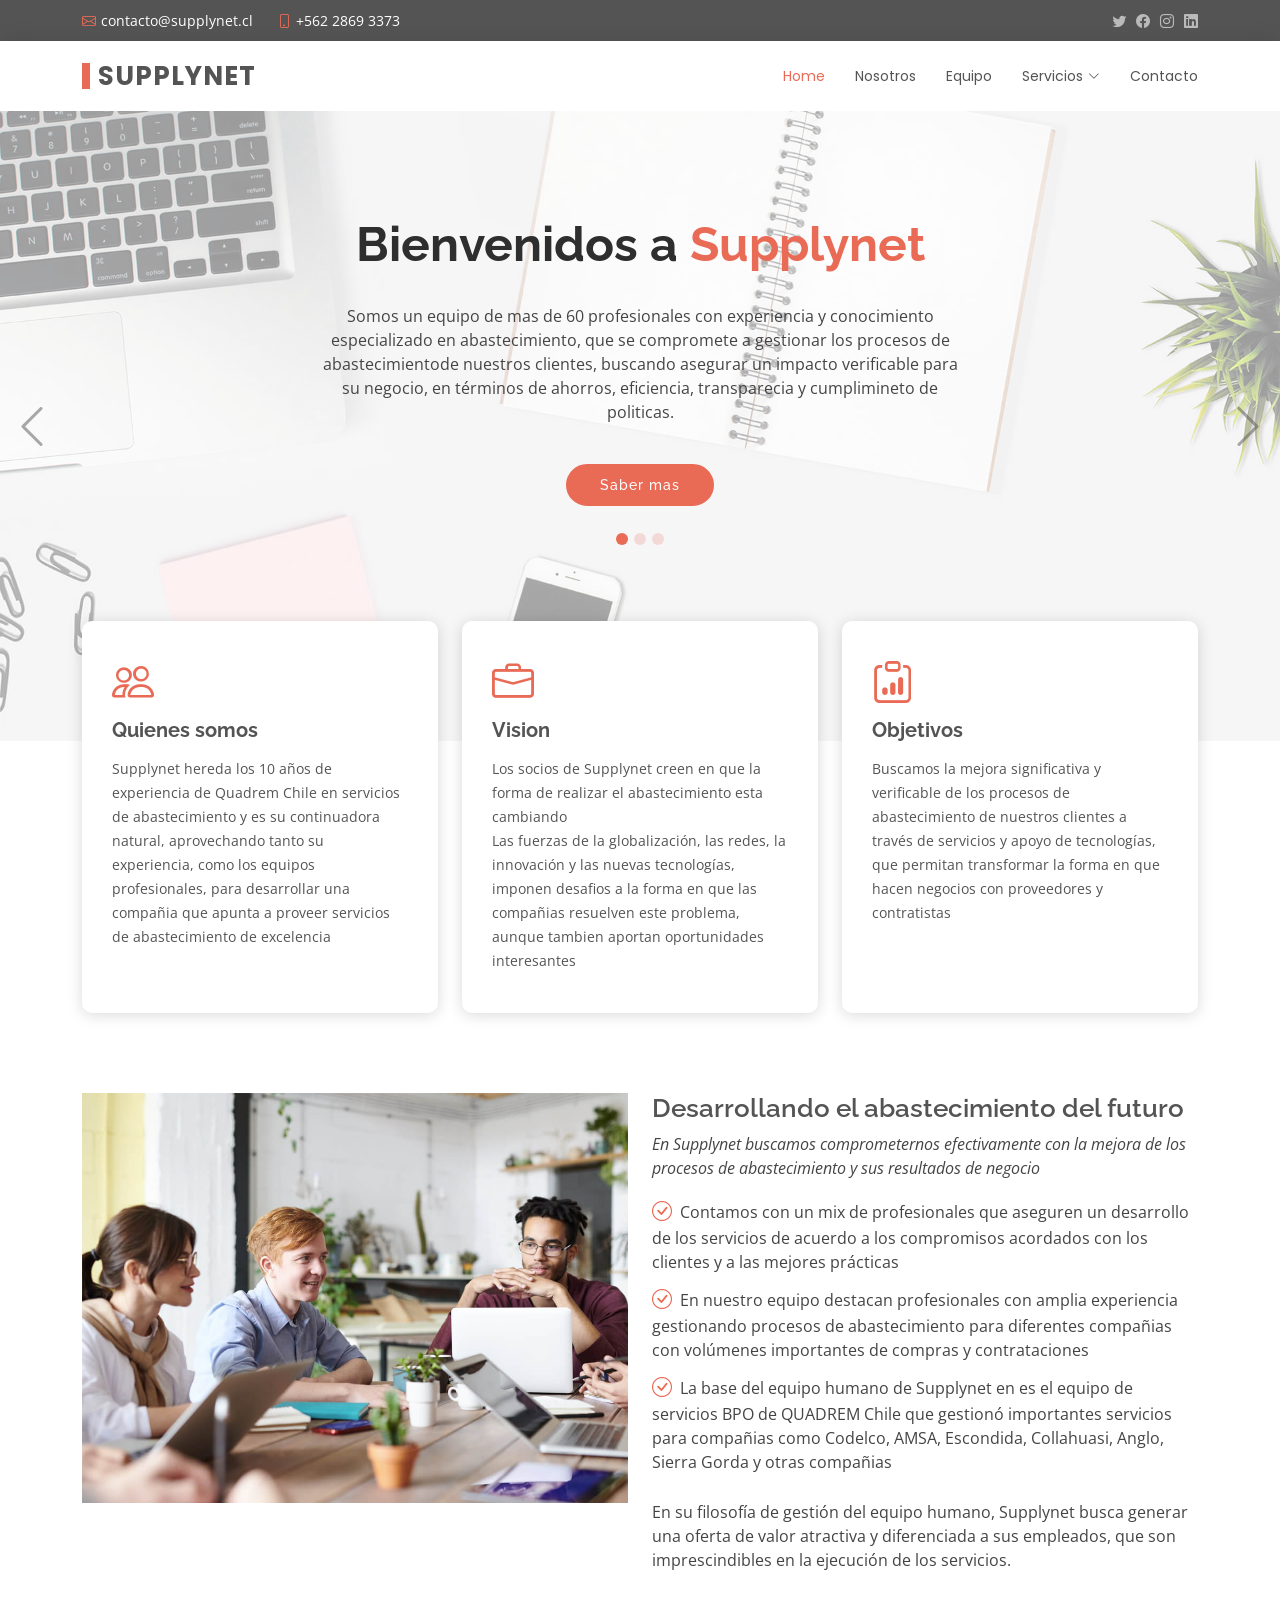
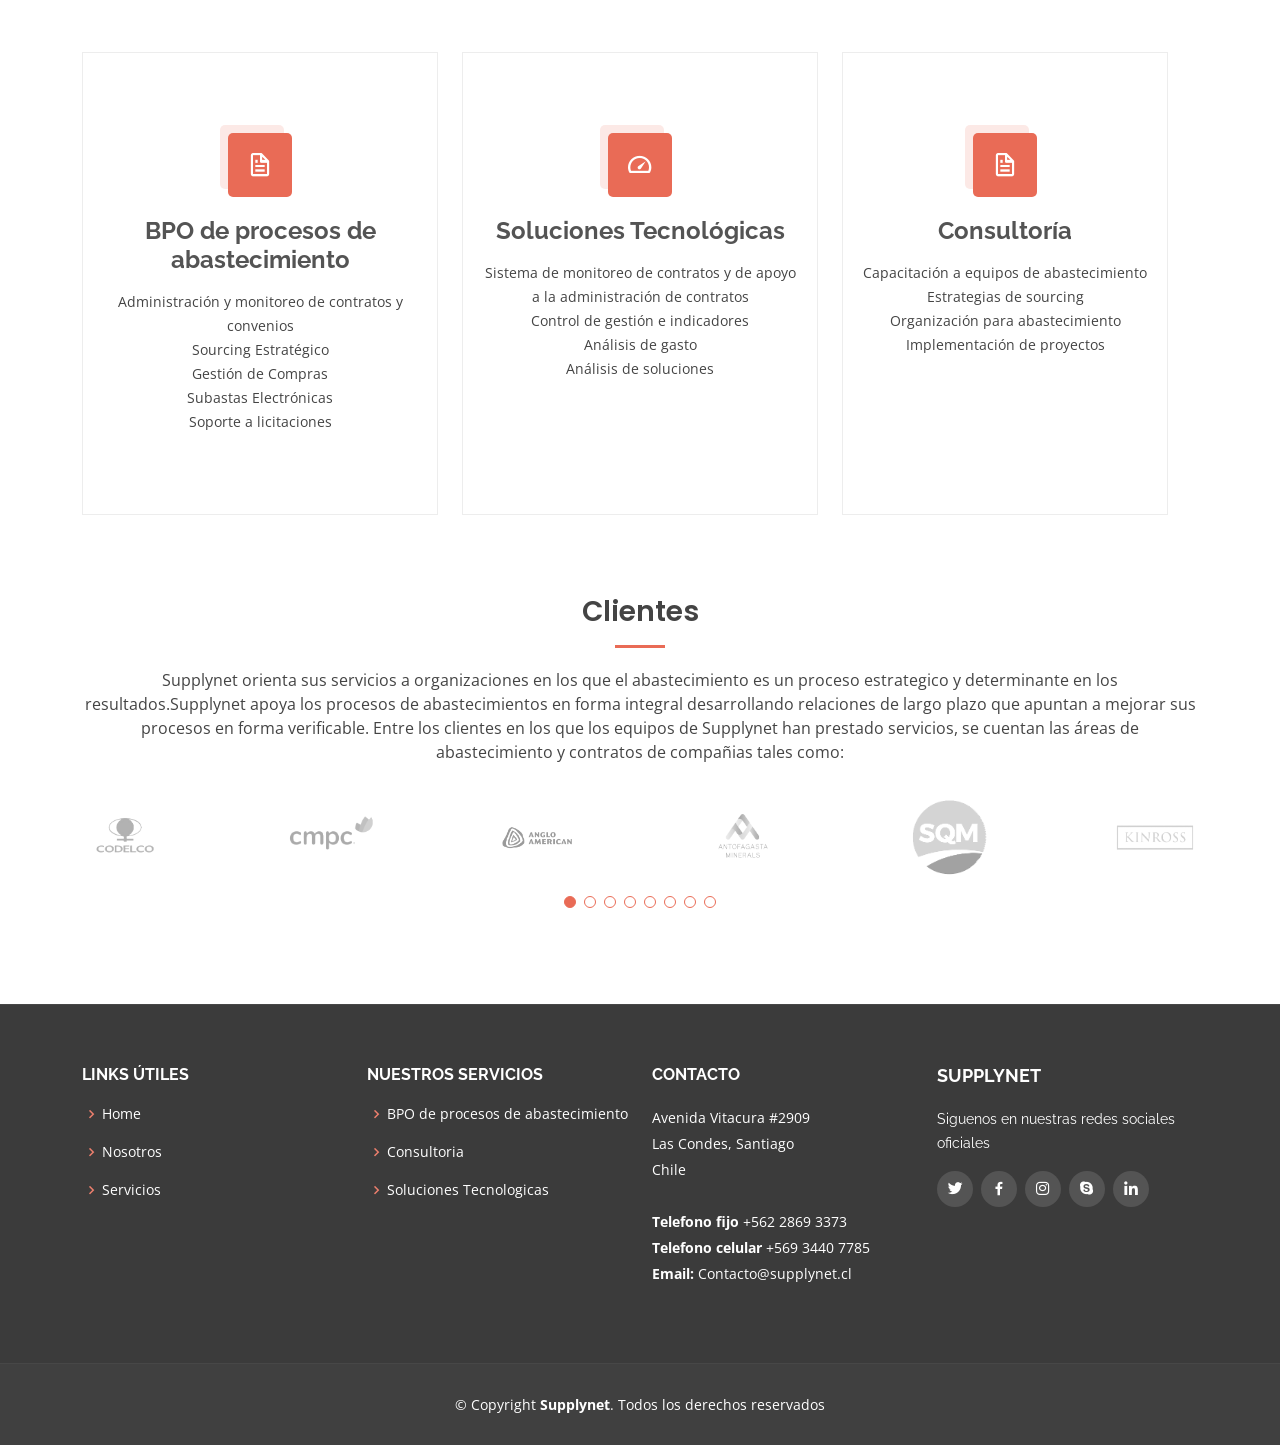
==== commit 6790a924: "incorporacion de readme" ====
--- a/index.html
+++ b/index.html
@@ -47,7 +47,6 @@
   <!-- ======= Header ======= -->
   <header id="header" class="d-flex align-items-center">
     <div class="container d-flex justify-content-between align-items-center">
-
       <div class="logo">
         <h1><a href="index.html">Supplynet</a></h1>
       </div>
@@ -171,7 +170,7 @@
 
         <div class="row">
           <div class="col-lg-6">
-            <img src="assets/img/about.jpg" class="img-fluid" alt="">
+            <img src="./assets/img/servicios/about.jpg" class="img-fluid" alt="">
           </div>
           <div class="col-lg-6 pt-4 pt-lg-0 content">
             <h3>Desarrollando el abastecimiento del futuro</h3>
